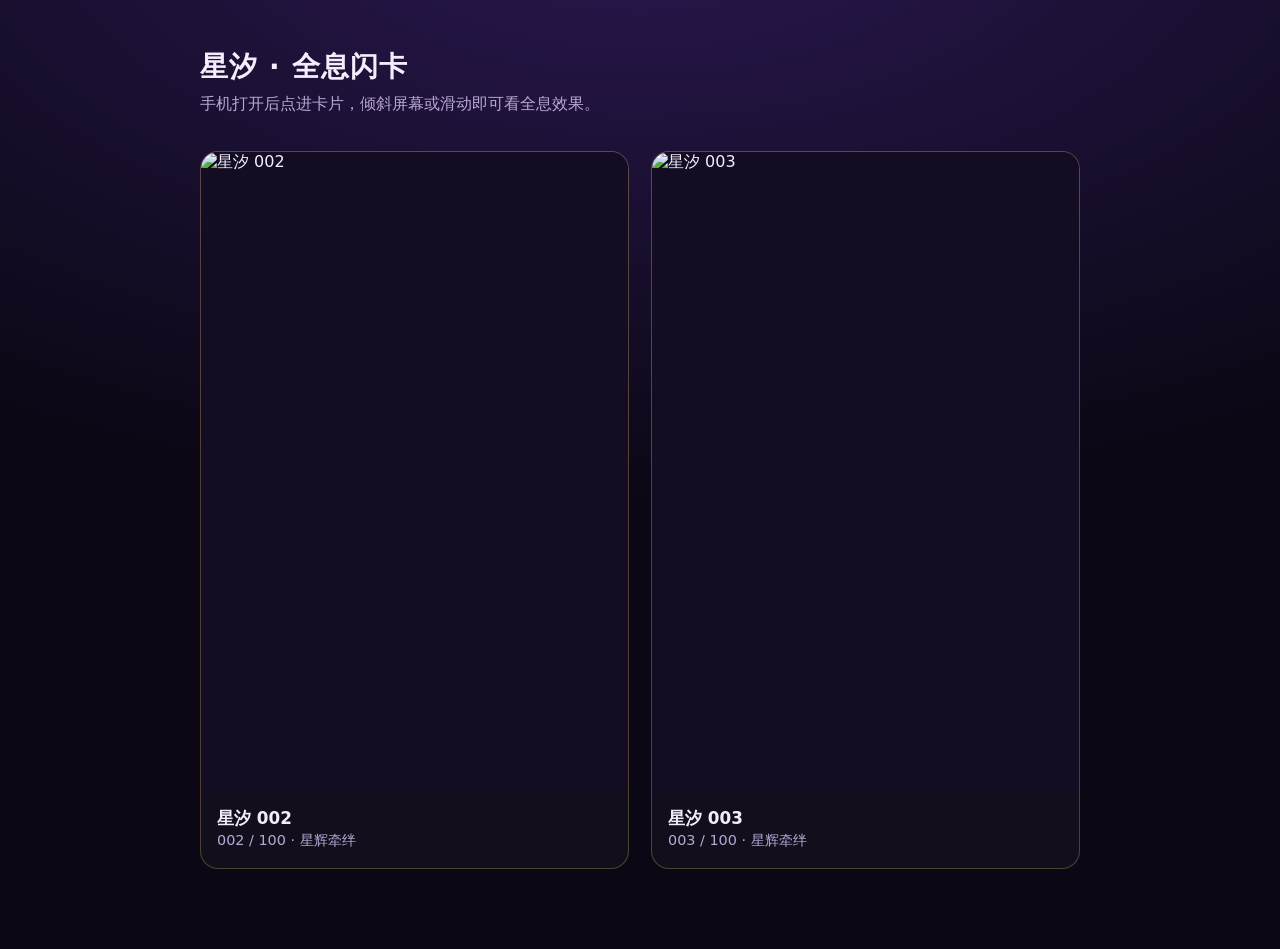
==== index.html @ 78ce2302 "Add index.html" ====
<!doctype html>
<html lang="zh-CN">
<head>
  <meta charset="utf-8" />
  <meta name="viewport" content="width=device-width,initial-scale=1" />
  <title>星汐 · 全息闪卡</title>
  <style>
    :root { color-scheme: dark; --bg:#0b0714; --fg:#f4eefc; --muted:#b7a7d4; --gold:#ecc46e; }
    * { box-sizing: border-box; }
    body { margin:0; min-height:100vh; font-family: system-ui, "PingFang SC", "Microsoft YaHei", sans-serif;
      background: radial-gradient(1200px 600px at 50% -10%, #2a1850, var(--bg)); color: var(--fg); }
    main { max-width: 920px; margin: 0 auto; padding: 48px 20px 80px; }
    h1 { font-size: 1.75rem; font-weight: 700; margin: 0 0 8px; letter-spacing: 0.04em; }
    .sub { color: var(--muted); margin: 0 0 36px; }
    .grid { display: grid; grid-template-columns: repeat(auto-fit, minmax(260px, 1fr)); gap: 22px; }
    a.card { display:block; text-decoration:none; color:inherit; border:1px solid rgba(236,196,110,.28);
      border-radius: 18px; overflow:hidden; background: rgba(255,255,255,.03);
      transition: transform .2s ease, border-color .2s ease; }
    a.card:hover { transform: translateY(-4px); border-color: var(--gold); }
    a.card img { display:block; width:100%; aspect-ratio: 2/3; object-fit: cover; background:#140c22; }
    a.card .meta { padding: 14px 16px 18px; }
    a.card .meta strong { display:block; font-size:1.05rem; }
    a.card .meta span { color: var(--muted); font-size: .9rem; }
  </style>
</head>
<body>
  <main>
    <h1>星汐 · 全息闪卡</h1>
    <p class="sub">手机打开后点进卡片，倾斜屏幕或滑动即可看全息效果。</p>
    <div class="grid">
      <a class="card" href="./002/">
        <img src="./002/hero.png" alt="星汐 002" />
        <div class="meta"><strong>星汐 002</strong><span>002 / 100 · 星辉牵绊</span></div>
      </a>
      <a class="card" href="./003/">
        <img src="./003/hero.png" alt="星汐 003" />
        <div class="meta"><strong>星汐 003</strong><span>003 / 100 · 星辉牵绊</span></div>
      </a>
    </div>
  </main>
</body>
</html>
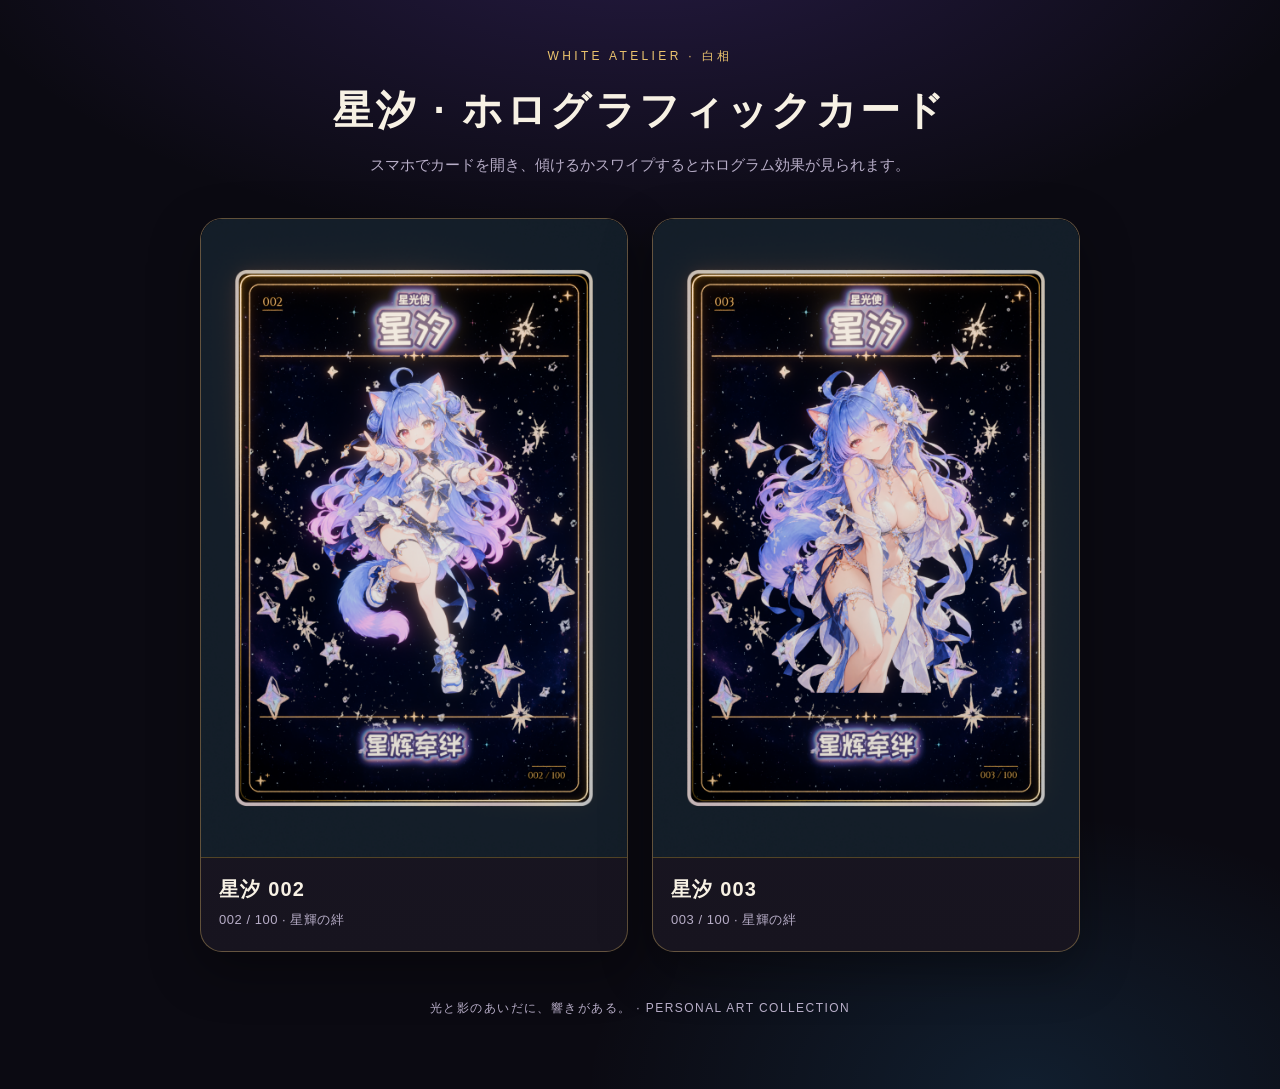
==== commit 2fcc2775: "Japanese localization: index.html" ====
--- a/index.html
+++ b/index.html
@@ -1,42 +1,129 @@
 <!doctype html>
-<html lang="zh-CN">
-<head>
-  <meta charset="utf-8" />
-  <meta name="viewport" content="width=device-width,initial-scale=1" />
-  <title>星汐 · 全息闪卡</title>
-  <style>
-    :root { color-scheme: dark; --bg:#0b0714; --fg:#f4eefc; --muted:#b7a7d4; --gold:#ecc46e; }
-    * { box-sizing: border-box; }
-    body { margin:0; min-height:100vh; font-family: system-ui, "PingFang SC", "Microsoft YaHei", sans-serif;
-      background: radial-gradient(1200px 600px at 50% -10%, #2a1850, var(--bg)); color: var(--fg); }
-    main { max-width: 920px; margin: 0 auto; padding: 48px 20px 80px; }
-    h1 { font-size: 1.75rem; font-weight: 700; margin: 0 0 8px; letter-spacing: 0.04em; }
-    .sub { color: var(--muted); margin: 0 0 36px; }
-    .grid { display: grid; grid-template-columns: repeat(auto-fit, minmax(260px, 1fr)); gap: 22px; }
-    a.card { display:block; text-decoration:none; color:inherit; border:1px solid rgba(236,196,110,.28);
-      border-radius: 18px; overflow:hidden; background: rgba(255,255,255,.03);
-      transition: transform .2s ease, border-color .2s ease; }
-    a.card:hover { transform: translateY(-4px); border-color: var(--gold); }
-    a.card img { display:block; width:100%; aspect-ratio: 2/3; object-fit: cover; background:#140c22; }
-    a.card .meta { padding: 14px 16px 18px; }
-    a.card .meta strong { display:block; font-size:1.05rem; }
-    a.card .meta span { color: var(--muted); font-size: .9rem; }
-  </style>
-</head>
-<body>
-  <main>
-    <h1>星汐 · 全息闪卡</h1>
-    <p class="sub">手机打开后点进卡片，倾斜屏幕或滑动即可看全息效果。</p>
-    <div class="grid">
-      <a class="card" href="./002/">
-        <img src="./002/hero.png" alt="星汐 002" />
-        <div class="meta"><strong>星汐 002</strong><span>002 / 100 · 星辉牵绊</span></div>
-      </a>
-      <a class="card" href="./003/">
-        <img src="./003/hero.png" alt="星汐 003" />
-        <div class="meta"><strong>星汐 003</strong><span>003 / 100 · 星辉牵绊</span></div>
-      </a>
+<html lang="ja">
+  <head>
+    <meta charset="utf-8" />
+    <meta name="viewport" content="width=device-width,initial-scale=1" />
+    <meta name="theme-color" content="#0b0a12" />
+    <title>星汐 · ホログラフィックカード</title>
+    <style>
+      :root {
+        color-scheme: dark;
+        --bg: #0b0a12;
+        --fg: #f7f1e4;
+        --muted: #b8aec8;
+        --gold: #ecc46e;
+        --card: #17141f;
+        --line: rgba(236, 196, 110, 0.35);
+      }
+      * { box-sizing: border-box; }
+      body {
+        margin: 0;
+        min-height: 100vh;
+        font-family: "Hiragino Sans", "Noto Sans JP", "Yu Gothic", sans-serif;
+        background:
+          radial-gradient(1200px 600px at 50% -10%, rgba(140, 90, 255, 0.22), transparent 60%),
+          radial-gradient(800px 500px at 80% 100%, rgba(60, 180, 255, 0.12), transparent 55%),
+          var(--bg);
+        color: var(--fg);
+      }
+      .wrap {
+        max-width: 920px;
+        margin: 0 auto;
+        padding: 48px 20px 72px;
+      }
+      header { text-align: center; margin-bottom: 40px; }
+      .brand {
+        letter-spacing: 0.28em;
+        font-size: 12px;
+        color: var(--gold);
+        text-transform: uppercase;
+        margin-bottom: 18px;
+      }
+      h1 {
+        margin: 0 0 14px;
+        font-weight: 700;
+        font-size: clamp(28px, 5vw, 40px);
+        letter-spacing: 0.08em;
+      }
+      .sub {
+        margin: 0 auto;
+        max-width: 36em;
+        color: var(--muted);
+        line-height: 1.7;
+        font-size: 15px;
+      }
+      .grid {
+        display: grid;
+        grid-template-columns: repeat(auto-fit, minmax(260px, 1fr));
+        gap: 24px;
+      }
+      a.card {
+        display: block;
+        text-decoration: none;
+        color: inherit;
+        background: linear-gradient(180deg, #1d1828, var(--card));
+        border: 1px solid var(--line);
+        border-radius: 22px;
+        overflow: hidden;
+        box-shadow: 0 18px 50px rgba(0,0,0,0.35);
+        transition: transform 0.2s ease, border-color 0.2s ease, box-shadow 0.2s ease;
+      }
+      a.card:hover, a.card:focus-visible {
+        transform: translateY(-4px);
+        border-color: rgba(236, 196, 110, 0.7);
+        box-shadow: 0 24px 60px rgba(90, 40, 180, 0.28);
+        outline: none;
+      }
+      .thumb {
+        aspect-ratio: 2 / 3;
+        background: #000 center/cover no-repeat;
+        border-bottom: 1px solid var(--line);
+      }
+      .meta { padding: 18px 18px 22px; }
+      .meta h2 {
+        margin: 0 0 8px;
+        font-size: 20px;
+        letter-spacing: 0.06em;
+      }
+      .meta p {
+        margin: 0;
+        color: var(--muted);
+        font-size: 13px;
+        letter-spacing: 0.04em;
+      }
+      footer {
+        margin-top: 48px;
+        text-align: center;
+        color: var(--muted);
+        font-size: 12px;
+        letter-spacing: 0.12em;
+      }
+    </style>
+  </head>
+  <body>
+    <div class="wrap">
+      <header>
+        <div class="brand">WHITE ATELIER · 白相</div>
+        <h1>星汐 · ホログラフィックカード</h1>
+        <p class="sub">スマホでカードを開き、傾けるかスワイプするとホログラム効果が見られます。</p>
+      </header>
+      <section class="grid" aria-label="カード一覧">
+        <a class="card" href="./002/">
+          <div class="thumb" style="background-image:url('./002/hero.png')"></div>
+          <div class="meta">
+            <h2>星汐 002</h2>
+            <p>002 / 100 · 星輝の絆</p>
+          </div>
+        </a>
+        <a class="card" href="./003/">
+          <div class="thumb" style="background-image:url('./003/hero.png')"></div>
+          <div class="meta">
+            <h2>星汐 003</h2>
+            <p>003 / 100 · 星輝の絆</p>
+          </div>
+        </a>
+      </section>
+      <footer>光と影のあいだに、響きがある。 · PERSONAL ART COLLECTION</footer>
     </div>
-  </main>
-</body>
-</html>+  </body>
+</html>
